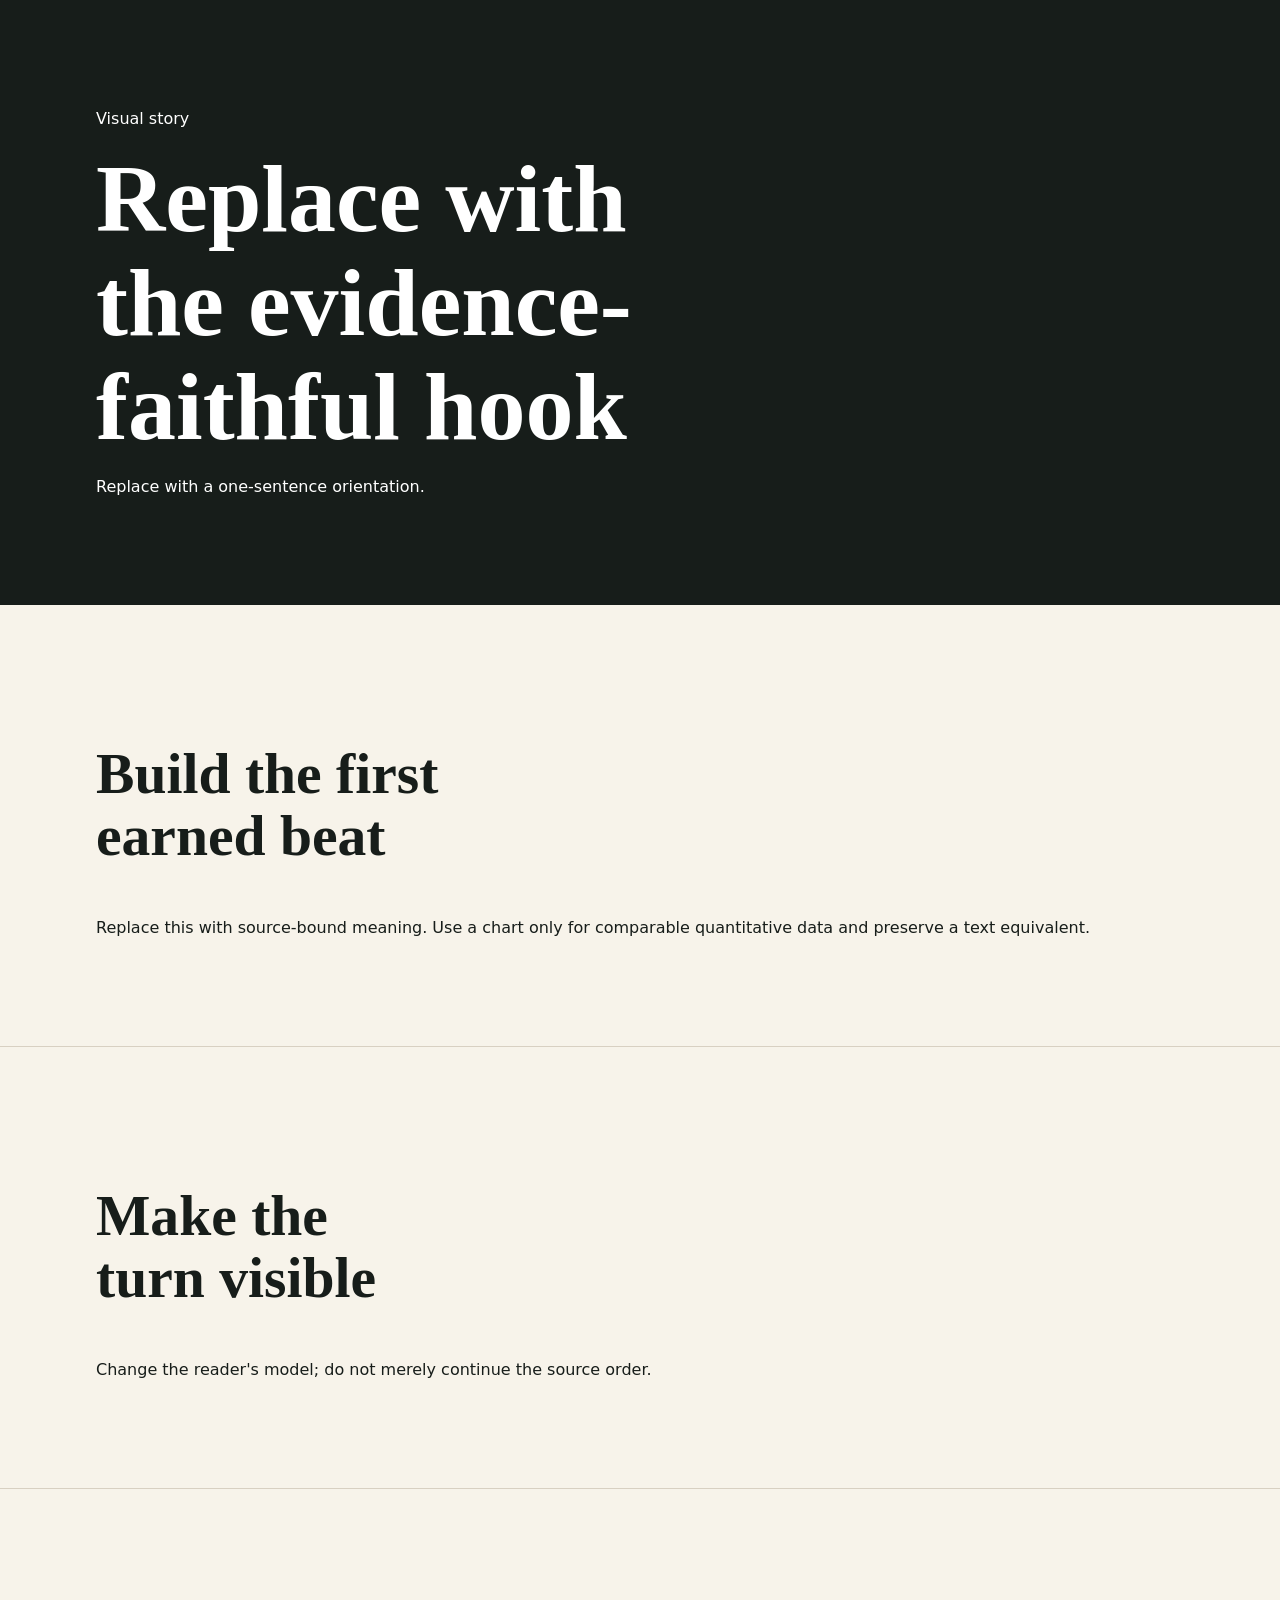
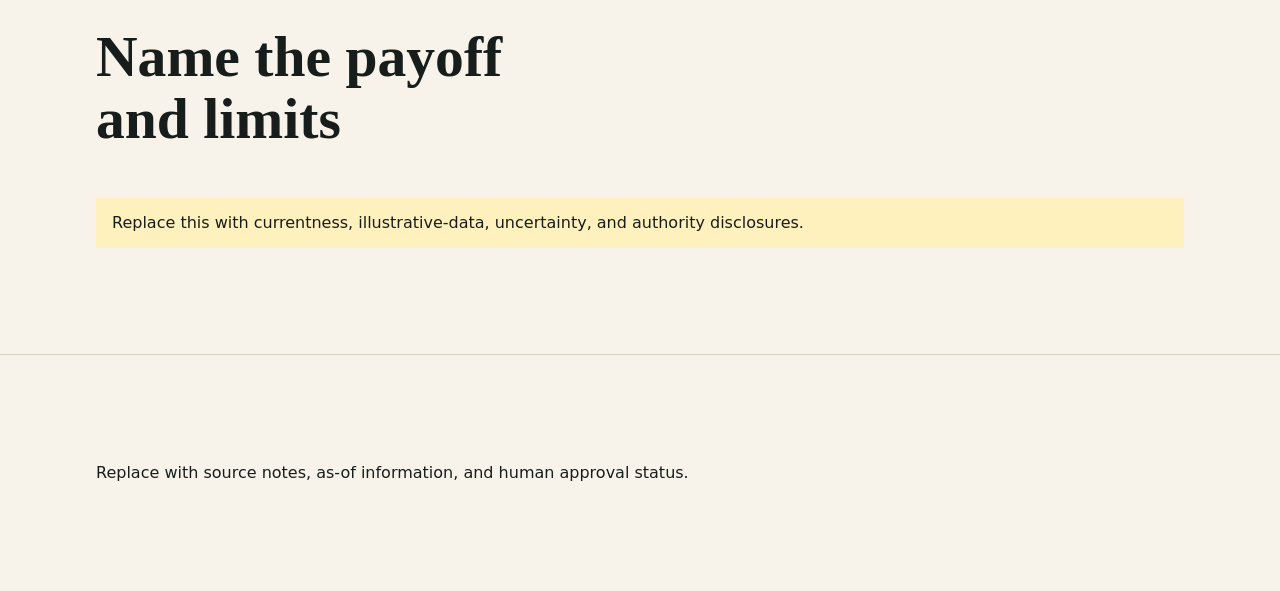
==== assets/semantic-infographic.template.html @ 504bec90 "Publish clean OpenAI Build Week contest edition" ====
<!doctype html>
<html lang="en">
<head>
  <meta charset="utf-8">
  <meta name="viewport" content="width=device-width, initial-scale=1">
  <meta name="description" content="Replace with a source-bound description before review.">
  <meta property="og:title" content="Untitled visual story">
  <meta name="twitter:card" content="summary_large_image">
  <title>Untitled visual story</title>
  <style>
    :root { --ink:#171d1a; --paper:#f7f3ea; --accent:#276b57; --line:#d8d0c2; }
    * { box-sizing:border-box; }
    body { margin:0; color:var(--ink); background:var(--paper); font:1rem/1.6 system-ui,sans-serif; }
    .wrap { width:min(68rem,calc(100% - 2rem)); margin-inline:auto; }
    header,main section,footer { padding:clamp(2.5rem,7vw,6rem) 0; }
    header { color:white; background:var(--ink); }
    h1,h2 { max-width:18ch; font-family:Georgia,serif; line-height:1.08; text-wrap:balance; }
    h1 { margin:0; font-size:clamp(2.8rem,8vw,6rem); }
    h2 { font-size:clamp(2rem,5vw,3.6rem); }
    main section { border-bottom:1px solid var(--line); }
    .disclosure { padding:.75rem 1rem; background:#fff1bd; }
    @media (prefers-reduced-motion:reduce) { *,*::before,*::after { animation:none!important; transition:none!important; scroll-behavior:auto!important; } }
  </style>
</head>
<body>
  <header><div class="wrap"><p>Visual story</p><h1>Replace with the evidence-faithful hook</h1><p>Replace with a one-sentence orientation.</p></div></header>
  <main>
    <section><div class="wrap"><h2>Build the first earned beat</h2><p>Replace this with source-bound meaning. Use a chart only for comparable quantitative data and preserve a text equivalent.</p></div></section>
    <section><div class="wrap"><h2>Make the turn visible</h2><p>Change the reader's model; do not merely continue the source order.</p></div></section>
    <section><div class="wrap"><h2>Name the payoff and limits</h2><p class="disclosure">Replace this with currentness, illustrative-data, uncertainty, and authority disclosures.</p></div></section>
  </main>
  <footer><div class="wrap"><p>Replace with source notes, as-of information, and human approval status.</p></div></footer>
</body>
</html>
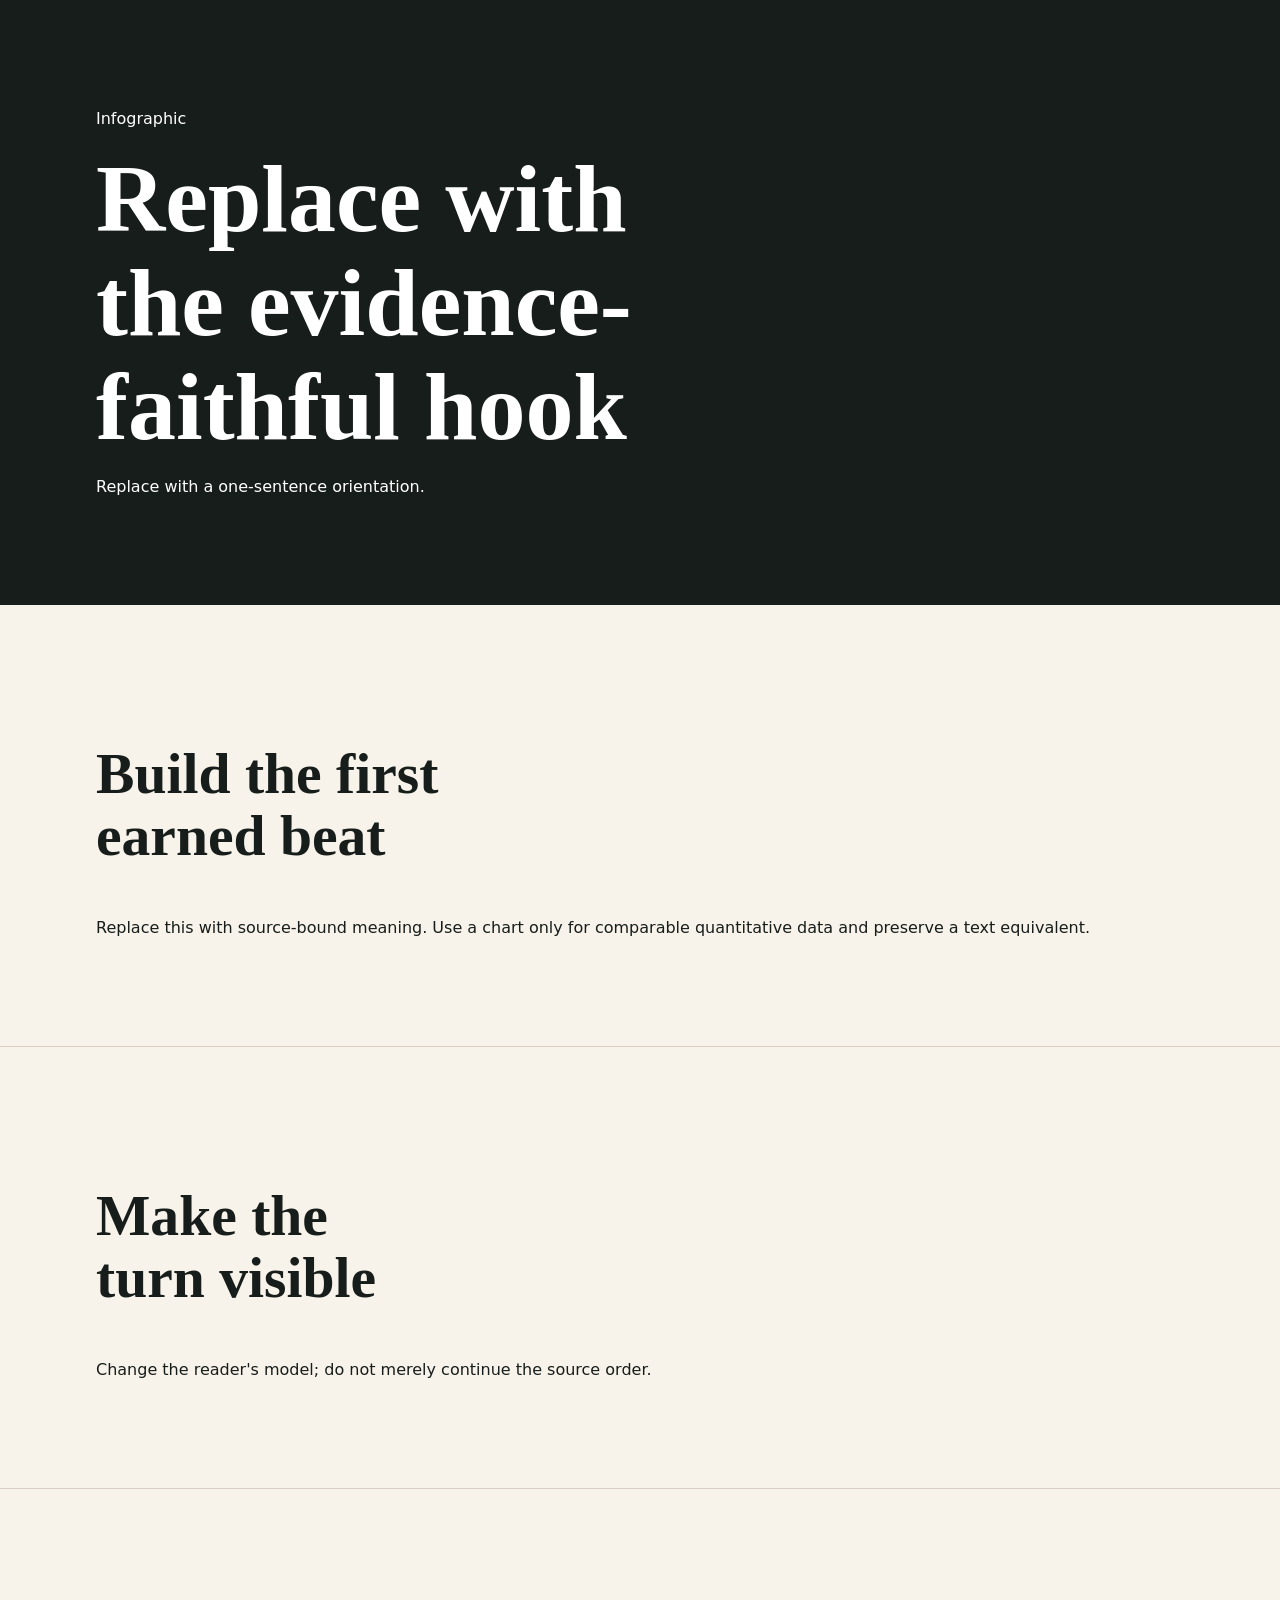
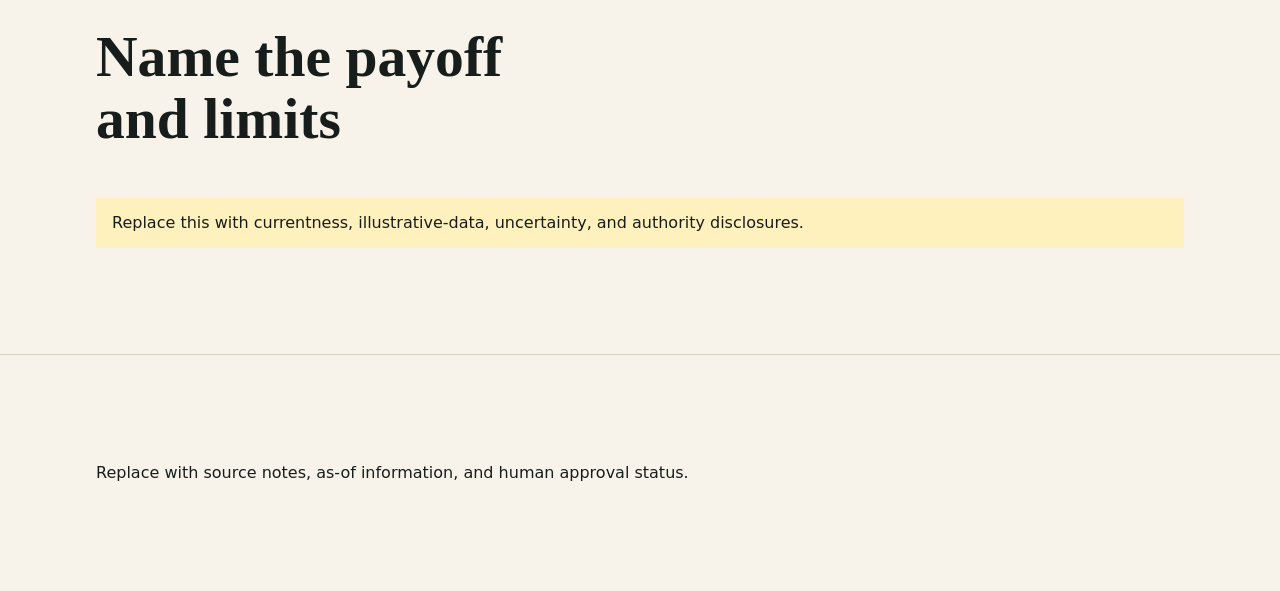
==== commit abac2271: "Reconcile Signal Loom v0.1.1" ====
--- a/assets/semantic-infographic.template.html
+++ b/assets/semantic-infographic.template.html
@@ -4,9 +4,9 @@
   <meta charset="utf-8">
   <meta name="viewport" content="width=device-width, initial-scale=1">
   <meta name="description" content="Replace with a source-bound description before review.">
-  <meta property="og:title" content="Untitled visual story">
+  <meta property="og:title" content="Untitled infographic">
   <meta name="twitter:card" content="summary_large_image">
-  <title>Untitled visual story</title>
+  <title>Untitled infographic</title>
   <style>
     :root { --ink:#171d1a; --paper:#f7f3ea; --accent:#276b57; --line:#d8d0c2; }
     * { box-sizing:border-box; }
@@ -23,7 +23,7 @@
   </style>
 </head>
 <body>
-  <header><div class="wrap"><p>Visual story</p><h1>Replace with the evidence-faithful hook</h1><p>Replace with a one-sentence orientation.</p></div></header>
+  <header><div class="wrap"><p>Infographic</p><h1>Replace with the evidence-faithful hook</h1><p>Replace with a one-sentence orientation.</p></div></header>
   <main>
     <section><div class="wrap"><h2>Build the first earned beat</h2><p>Replace this with source-bound meaning. Use a chart only for comparable quantitative data and preserve a text equivalent.</p></div></section>
     <section><div class="wrap"><h2>Make the turn visible</h2><p>Change the reader's model; do not merely continue the source order.</p></div></section>
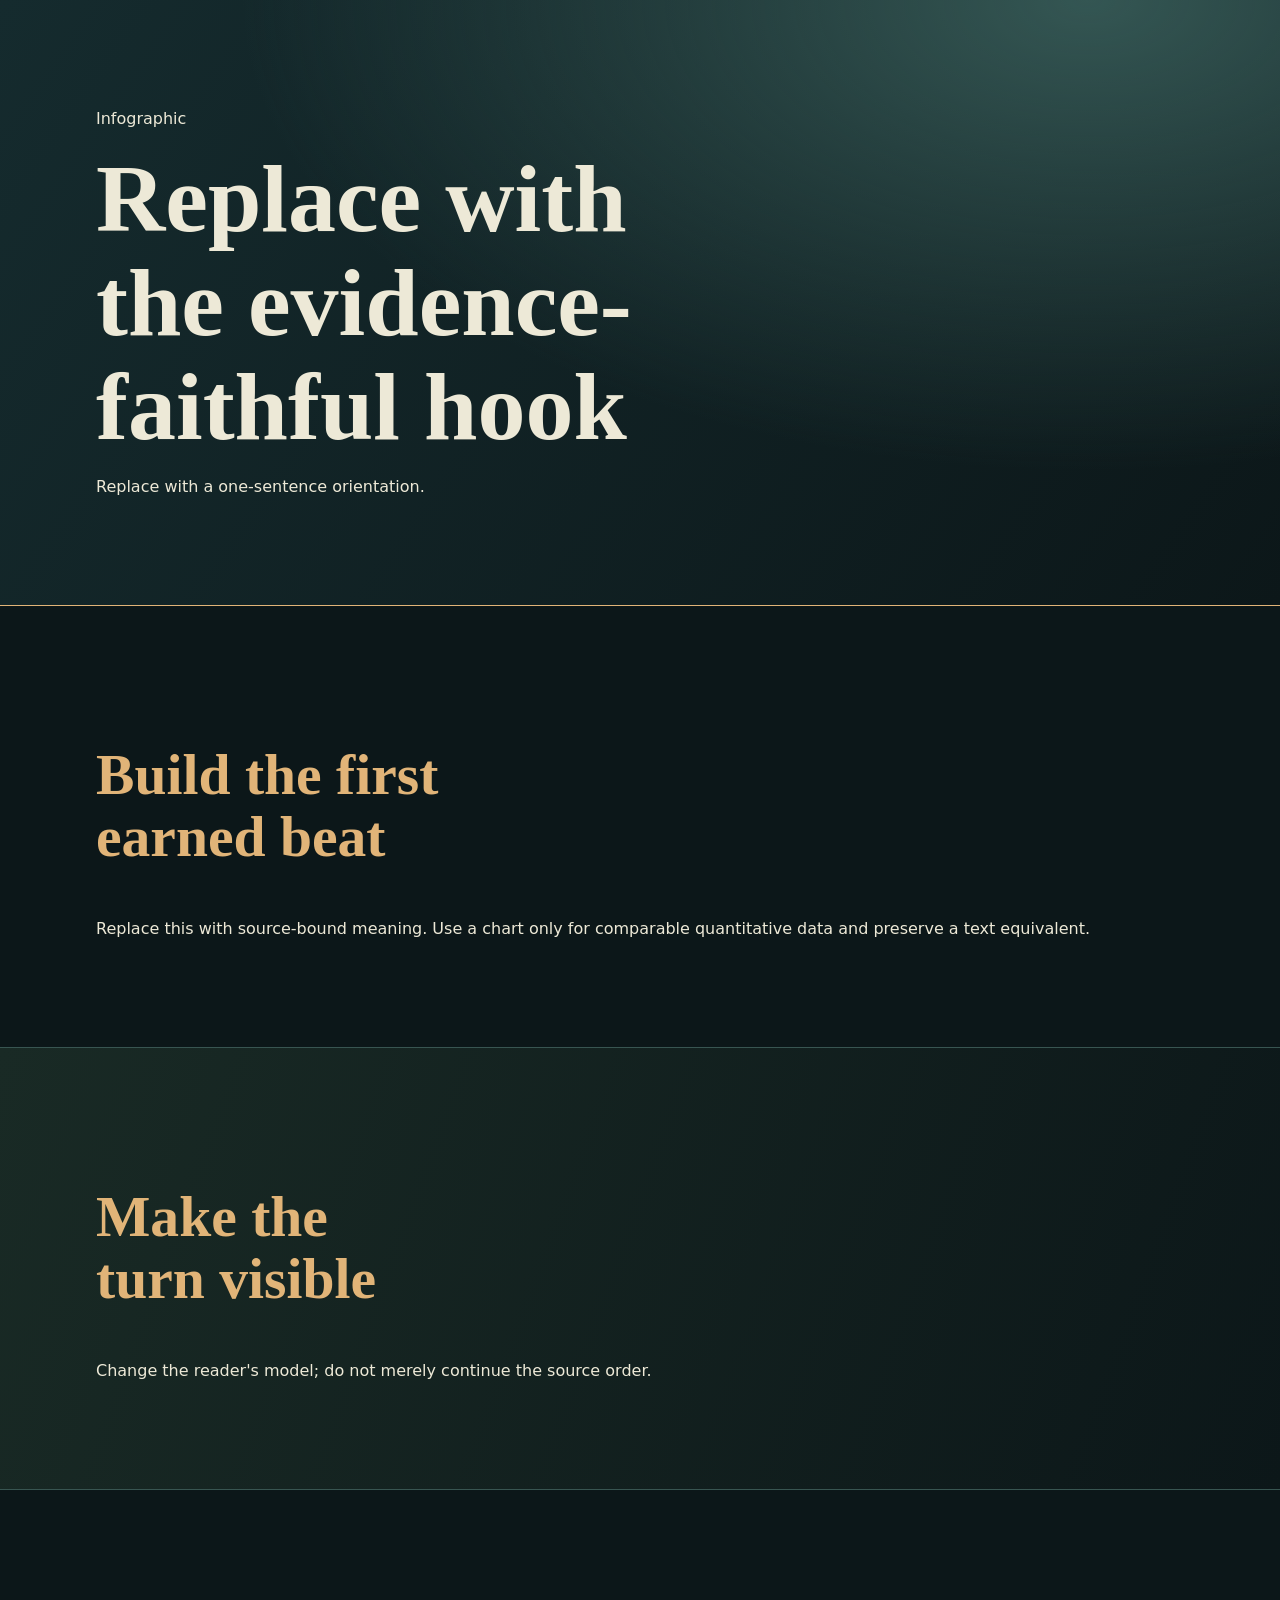
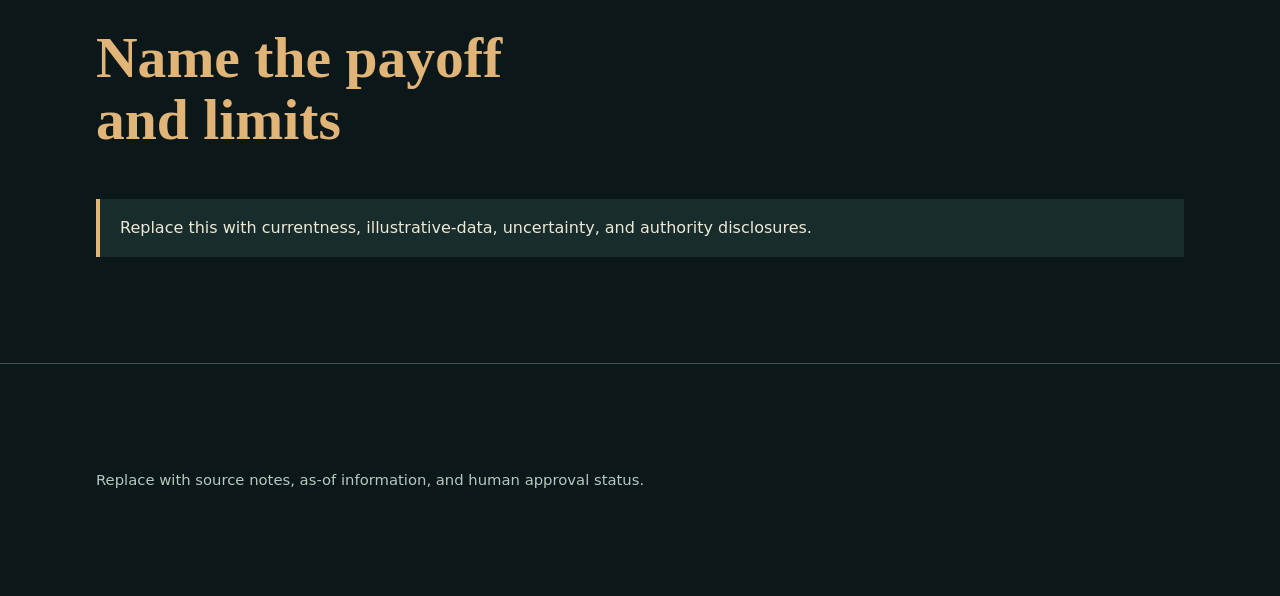
==== commit 182b325e: "Expand Signal Loom review binding and copy-first correction workflow" ====
--- a/assets/semantic-infographic.template.html
+++ b/assets/semantic-infographic.template.html
@@ -8,17 +8,20 @@
   <meta name="twitter:card" content="summary_large_image">
   <title>Untitled infographic</title>
   <style>
-    :root { --ink:#171d1a; --paper:#f7f3ea; --accent:#276b57; --line:#d8d0c2; }
+    :root { --ink:#ede9d7; --paper:#0c1719; --accent:#e1b478; --line:#385551; --surface:#182c2b; }
     * { box-sizing:border-box; }
     body { margin:0; color:var(--ink); background:var(--paper); font:1rem/1.6 system-ui,sans-serif; }
     .wrap { width:min(68rem,calc(100% - 2rem)); margin-inline:auto; }
     header,main section,footer { padding:clamp(2.5rem,7vw,6rem) 0; }
-    header { color:white; background:var(--ink); }
+    header { color:var(--ink); background:radial-gradient(ellipse at 85% 0%,#345653 0%,transparent 55%),linear-gradient(125deg,#152b2e,#0c1719); border-bottom:1px solid var(--accent); }
     h1,h2 { max-width:18ch; font-family:Georgia,serif; line-height:1.08; text-wrap:balance; }
     h1 { margin:0; font-size:clamp(2.8rem,8vw,6rem); }
     h2 { font-size:clamp(2rem,5vw,3.6rem); }
     main section { border-bottom:1px solid var(--line); }
-    .disclosure { padding:.75rem 1rem; background:#fff1bd; }
+    .disclosure { padding:1rem 1.25rem; color:var(--ink); background:var(--surface); border-left:4px solid var(--accent); }
+    main section:nth-child(2) { background:linear-gradient(110deg,#192a25,transparent); }
+    h2 { color:var(--accent); }
+    footer { color:#b7c8c1; font-size:.925rem; }
     @media (prefers-reduced-motion:reduce) { *,*::before,*::after { animation:none!important; transition:none!important; scroll-behavior:auto!important; } }
   </style>
 </head>
